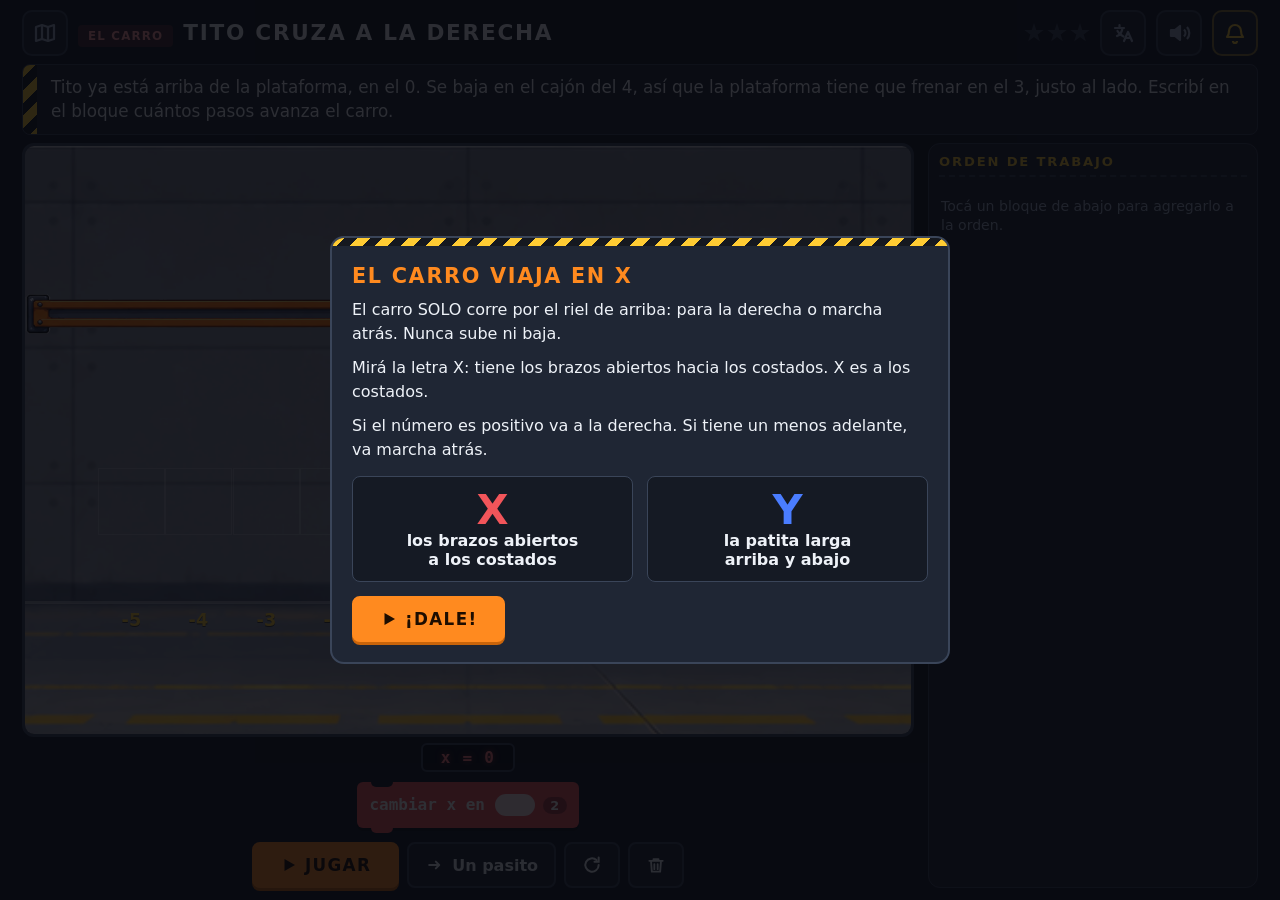
==== index.html @ f29eb758 "feat: warehouse crane game teaching Scratch x/y blocks Block-based game for 3rd grade: program the t" ====
<!doctype html>
<html lang="es">
<head>
<meta charset="utf-8">
<meta name="viewport" content="width=device-width, initial-scale=1, viewport-fit=cover">
<title>El Operador de Grúa</title>
<link rel="stylesheet" href="css/styles.css">
</head>
<body>

<div id="app">

  <header id="topbar">
    <button id="btn-levels" class="chip" type="button" title="Elegir nivel" aria-label="Elegir nivel"><svg viewBox="0 0 24 24" fill="none" stroke="currentColor" stroke-width="2.2" stroke-linejoin="round"><path d="M9 4 3 6v14l6-2 6 2 6-2V4l-6 2-6-2z"/><path d="M9 4v14M15 6v14"/></svg></button>
    <div id="level-info">
      <span id="level-phase" class="phase-badge"></span>
      <h1 id="level-title">El Operador de Grúa</h1>
    </div>
    <div id="stars-earned" class="stars" aria-label="Estrellas del nivel"></div>
    <button id="btn-translate" class="chip" type="button" title="Traductora de Scratch" aria-label="Traductora de Scratch"><svg viewBox="0 0 24 24" fill="none" stroke="currentColor" stroke-width="2.2" stroke-linecap="round" stroke-linejoin="round"><path d="M4 7h9M8.5 4v3M6 15c3-1 5-4 5.5-8"/><path d="M6.5 10c1.5 3 3.5 4.5 6 5.5"/><path d="M13 20l4-9 4 9M14.6 17h4.8"/></svg></button>
    <button id="btn-speak" class="chip" type="button" title="Escuchar la consigna" aria-label="Escuchar la consigna"><svg viewBox="0 0 24 24" fill="none" stroke="currentColor" stroke-width="2.2" stroke-linejoin="round"><path d="M4 9h4l5-4v14l-5-4H4z" fill="currentColor"/><path d="M17 8.5a5 5 0 0 1 0 7"/><path d="M20 6a9 9 0 0 1 0 12"/></svg></button>
    <button id="btn-sound" class="chip is-on" type="button" title="Sonido" aria-label="Sonido"><svg viewBox="0 0 24 24" fill="none" stroke="currentColor" stroke-width="2.2" stroke-linejoin="round"><path d="M6 10a6 6 0 1 1 12 0c0 4 1.5 5.5 2 6H4c.5-.5 2-2 2-6z"/><path d="M10 20a2 2 0 0 0 4 0"/></svg></button>
  </header>

  <p id="hint" class="hint"></p>

  <main id="stage">

    <section id="left-col">
      <div id="board-wrap">
        <div id="board" role="img" aria-label="El depósito"></div>
        <div id="readout" class="readout" aria-live="polite"></div>
      </div>

      <section id="palette" aria-label="Bloques disponibles"></section>

      <section id="controls">
        <button id="btn-play" class="ctrl ctrl-play" type="button"><svg viewBox="0 0 24 24" fill="currentColor"><path d="M6 4l14 8-14 8z"/></svg><span class="label">Jugar</span></button>
        <button id="btn-step" class="ctrl" type="button"><svg viewBox="0 0 24 24" fill="none" stroke="currentColor" stroke-width="2.4" stroke-linecap="round" stroke-linejoin="round"><path d="M5 12h11"/><path d="M13 8l4 4-4 4"/></svg> Un pasito</button>
        <button id="btn-reset" class="ctrl" type="button" title="Volver al principio" aria-label="Volver al principio"><svg viewBox="0 0 24 24" fill="none" stroke="currentColor" stroke-width="2.4" stroke-linecap="round"><path d="M20 12a8 8 0 1 1-2.6-5.9"/><path d="M20 3v5h-5"/></svg></button>
        <button id="btn-clear" class="ctrl ctrl-danger" type="button" title="Sacar todos los bloques" aria-label="Sacar todos los bloques"><svg viewBox="0 0 24 24" fill="none" stroke="currentColor" stroke-width="2.2" stroke-linecap="round" stroke-linejoin="round"><path d="M4 7h16M9 7V5h6v2M6 7l1 13h10l1-13"/><path d="M10 11v6M14 11v6"/></svg></button>
      </section>
    </section>

    <section id="flow-area" aria-label="El programa">
      <h2 class="flow-title">Orden de trabajo</h2>
      <div id="flow-scroll">
        <div id="program"></div>
        <p id="program-empty" class="program-empty">Tocá un bloque de abajo para agregarlo a la orden.</p>
      </div>
    </section>

  </main>

</div>

<div id="overlay" class="overlay" hidden></div>
<div id="toast" class="toast" hidden></div>

<script src="js/audio.js"></script>
<script src="js/levels.js"></script>
<script src="js/engine.js"></script>
<script src="js/app.js"></script>
</body>
</html>
---- css/styles.css ----
/* El Operador de Grúa
 *
 * One rule runs through the whole palette: X is always red, Y is always blue.
 * Blocks, rulers, trails and the Scratch translation all obey it, so a child
 * can answer "which axis is this?" from colour alone before reading.
 *
 * The rest is a warehouse: slate steel panels, an orange crane, hazard yellow
 * paint and green "go" marks. Images live in assets/ and are only ever loaded
 * through url() with relative paths, which works from file://.
 */

:root {
  --bg: #151a24;
  --panel: #1f2634;
  --panel-2: #28324a;
  --line: #3a4559;
  --ink: #eef2f8;
  --ink-dim: #a3b0c6;

  --accent: #ff8a1f;
  --accent-dark: #c9640a;
  --hazard: #ffcc33;
  --good: #3ddc84;

  --x: #f2555a;
  --x-dark: #b32d32;
  --y: #4a7dff;
  --y-dark: #2b4fb8;
  --gold: #ffcc33;

  --r: 12px;
  --tap: 46px;

  --stripe: repeating-linear-gradient(135deg, var(--hazard) 0 9px, #15181f 9px 18px);
}

* { box-sizing: border-box; }

html, body {
  margin: 0;
  height: 100%;
  background: var(--bg);
  color: var(--ink);
  font-family: system-ui, "Segoe UI", Roboto, "Helvetica Neue", sans-serif;
  -webkit-text-size-adjust: 100%;
}

body { overflow: hidden; }

#app {
  height: 100%;
  display: grid;
  grid-template-rows: auto auto 1fr;
  gap: 8px;
  padding: 10px clamp(10px, 2vw, 22px) 12px;
  max-width: 1280px;
  margin: 0 auto;
}

/* ------------------------------------------------------------------ topbar */

#topbar {
  display: flex;
  align-items: center;
  gap: 10px;
}

#level-info {
  flex: 1;
  min-width: 0;
  display: flex;
  align-items: baseline;
  gap: 10px;
}

/* Stencilled wall text: heavy, uppercase, spaced out. */
#level-title {
  margin: 0;
  font-size: clamp(0.95rem, 2.2vw, 1.35rem);
  font-weight: 900;
  text-transform: uppercase;
  letter-spacing: 0.08em;
  white-space: nowrap;
  overflow: hidden;
  text-overflow: ellipsis;
}

.phase-badge {
  flex: none;
  font-size: 0.74rem;
  font-weight: 900;
  letter-spacing: 0.1em;
  padding: 4px 10px;
  border-radius: 4px;
  background: var(--panel-2);
  color: var(--ink-dim);
  text-transform: uppercase;
}
.phase-badge.is-x { background: rgba(242, 85, 90, 0.2); color: #ff9a9d; }
.phase-badge.is-y { background: rgba(74, 125, 255, 0.2); color: #9fbaff; }
.phase-badge.is-xy { background: linear-gradient(90deg, rgba(242,85,90,.22), rgba(74,125,255,.22)); color: #e2d3ff; }

.chip {
  flex: none;
  width: var(--tap);
  height: var(--tap);
  display: grid;
  place-items: center;
  border: 2px solid var(--line);
  border-radius: 10px;
  background: var(--panel);
  color: var(--ink-dim);
  cursor: pointer;
}
.chip svg { width: 24px; height: 24px; }
.chip:hover { border-color: var(--accent); color: var(--ink); }
.chip.is-on { color: var(--hazard); border-color: rgba(255, 204, 51, 0.5); }

.stars { display: flex; gap: 3px; flex: none; }
.stars i {
  width: 20px; height: 20px;
  background: var(--line);
  clip-path: polygon(50% 0%, 61% 35%, 98% 35%, 68% 57%, 79% 91%, 50% 70%, 21% 91%, 32% 57%, 2% 35%, 39% 35%);
}
.stars i.on { background: var(--gold); }

/* The work order: a panel with a hazard stripe down its left edge. */
.hint {
  position: relative;
  margin: 0;
  padding: 10px 14px 10px 28px;
  background: var(--panel);
  border: 1px solid var(--line);
  border-radius: 8px;
  overflow: hidden;
  font-size: clamp(0.9rem, 1.7vw, 1.05rem);
  line-height: 1.45;
}
.hint::before {
  content: '';
  position: absolute;
  left: 0; top: 0; bottom: 0;
  width: 14px;
  background: var(--stripe);
}

/* ------------------------------------------------------------------- stage */

#stage {
  display: grid;
  grid-template-columns: minmax(0, 1fr) minmax(250px, 330px);
  gap: 14px;
  min-height: 0;
}

#left-col {
  display: grid;
  grid-template-rows: minmax(0, 1fr) auto auto;
  gap: 10px;
  min-height: 0;
}

/* ------------------------------------------------------------------- board */

#board-wrap {
  display: grid;
  grid-template-rows: minmax(0, 1fr) auto;
  gap: 6px;
  min-height: 0;
}

/* The scene fills whatever room the column gives it; layout() in app.js then
 * fits the cells inside. Nothing in here has a CSS position of its own. */
#board {
  position: relative;
  min-height: 0;
  min-width: 0;
  background: #0d1119;
  border: 3px solid var(--line);
  border-radius: var(--r);
  overflow: hidden;
  --dur: 300ms;
}
#board > * { position: absolute; }

.bg-wall {
  background: url(../assets/bg-wall.png) center bottom / cover no-repeat;
  z-index: 0;
}
.bg-pit {
  background:
    var(--stripe) top / 100% 6px no-repeat,
    #2a3140;
  border-top: 1px solid #454f63;
  z-index: 0;
}
.bg-floor {
  background: url(../assets/bg-floor.png) center top / cover no-repeat;
  z-index: 0;
}
.ground-line { background: rgba(255, 255, 255, 0.35); z-index: 1; }

.cell {
  border: 1px solid rgba(255, 255, 255, 0.22);
  z-index: 2;
}
.cell.is-origin { background: rgba(255, 204, 51, 0.18); }
.cell.is-axis-x { background: rgba(242, 85, 90, 0.14); }
.cell.is-axis-y { background: rgba(74, 125, 255, 0.14); }
.cell.is-ground { border-bottom: 3px solid rgba(255, 255, 255, 0.35); }

.crate {
  background: url(../assets/crate.png) center / 100% 100% no-repeat;
  z-index: 3;
}
.exit-sign { z-index: 4; filter: drop-shadow(0 2px 2px rgba(0, 0, 0, 0.5)); }
.exit-sign svg { width: 100%; height: 100%; display: block; }

/* Only the next stop glows; done ones vanish, later ones wait in the dark. */
.stop {
  background: url(../assets/stop.png) center / 100% 100% no-repeat;
  z-index: 4;
  transition: opacity 0.3s ease, filter 0.3s ease;
}
.stop.is-done { opacity: 0; }
.stop.is-later { opacity: 0.45; filter: saturate(0.4) brightness(0.8); }
.stop.is-next {
  opacity: 1;
  filter: saturate(2.4) brightness(1.15) drop-shadow(0 0 12px #4dff7a);
  animation: pulse 1.4s ease-in-out infinite;
}

@keyframes pulse {
  0%, 100% { transform: scale(1); }
  50% { transform: scale(1.06); }
}

#trail { left: 0; top: 0; pointer-events: none; z-index: 5; }
#trail .seg-x { stroke: var(--x); }
#trail .seg-y { stroke: var(--y); }
#trail path { fill: none; stroke-width: 4; stroke-linecap: round; stroke-dasharray: 8 7; opacity: 0.9; }

.beam {
  left: 0;
  background: url(../assets/beam.png) center / 100% 100% no-repeat;
  z-index: 6;
}

/* The rig moves in x as a whole; the spreader and cables move in y inside. */
.rig { z-index: 7; pointer-events: none; }
.rig > * { position: absolute; }
.trolley { background: url(../assets/trolley.png) center / 100% 100% no-repeat; z-index: 2; }
.cable { background: url(../assets/cable.png) top / 100% auto repeat-y; z-index: 1; }
.spreader { background: url(../assets/spreader.png) center / 100% 100% no-repeat; z-index: 3; }

.rig, .spreader, .cable, .worker {
  transition-property: left, top, height;
  transition-duration: var(--dur, 300ms);
  transition-timing-function: ease-in-out;
}
#board.no-anim, #board.no-anim * { transition: none !important; }

.rig.is-crashed { animation: shake 0.5s; }

@keyframes shake {
  0%, 100% { transform: translateX(0); }
  20% { transform: translateX(-6px) rotate(-1.5deg); }
  60% { transform: translateX(6px) rotate(1.5deg); }
}

/* Tito. A square frame of side --fw showing one cell of a horizontal sprite
 * sheet; --n is how many frames the current sheet has. The keyframe reads the
 * element's own custom properties, so one animation serves all three sheets. */
.worker {
  --n: 2;
  width: var(--fw, 64px);
  height: var(--fw, 64px);
  background-image: url(../assets/worker-idle.png);
  background-repeat: no-repeat;
  background-position: 0 0;
  background-size: calc(var(--fw, 64px) * var(--n)) var(--fw, 64px);
  image-rendering: pixelated;
  animation: sheet 1.2s steps(2) infinite;
  pointer-events: none;
  z-index: 8;
}
.worker.is-walking {
  --n: 8;
  background-image: url(../assets/worker-walk.png);
  animation: sheet 0.8s steps(8) infinite;
}
.worker.is-jumping {
  --n: 13;
  background-image: url(../assets/worker-jump.png);
  animation: sheet 1.1s steps(13) 1;
}
.worker.is-left { transform: scaleX(-1); }

@keyframes sheet {
  to { background-position-x: calc(var(--fw, 64px) * var(--n) * -1); }
}

/* --------------------------------------------------------------- the ruler */

.ruler { left: 0; top: 0; width: 100%; height: 100%; pointer-events: none; z-index: 3; }
.ruler[hidden] { display: none; }
.ruler span {
  position: absolute;
  display: grid;
  place-items: center;
  font-weight: 900;
  font-size: clamp(0.65rem, calc(var(--cell, 40px) * 0.4), 1.1rem);
  letter-spacing: 0.02em;
}
/* Floor paint: yellow numbers on the warehouse floor. */
.ruler-x span { color: var(--hazard); text-shadow: 0 1px 0 rgba(0, 0, 0, 0.6); }
.ruler-y span { color: #9fbaff; }
.ruler span.zero { color: #fff; }
.ruler-x span.zero { background: rgba(255, 204, 51, 0.25); border-radius: 4px; }
.ruler-y span.zero { background: rgba(74, 125, 255, 0.25); border-radius: 4px; }

/* A dark LED display under the scene. */
.readout {
  justify-self: center;
  min-height: 1.6em;
  padding: 3px 18px;
  background: #0a0d14;
  border: 2px solid var(--line);
  border-radius: 6px;
  font-family: ui-monospace, "SF Mono", Menlo, Consolas, monospace;
  font-weight: 800;
  font-size: 1rem;
  letter-spacing: 0.08em;
  color: var(--hazard);
  text-shadow: 0 0 6px rgba(255, 204, 51, 0.5);
}
.readout .vx { color: #ff7a7e; text-shadow: 0 0 6px rgba(242, 85, 90, 0.6); }
.readout .vy { color: #7fa3ff; text-shadow: 0 0 6px rgba(74, 125, 255, 0.6); }

/* ----------------------------------------------------------------- palette */

#palette {
  display: flex;
  flex-wrap: wrap;
  gap: 10px;
  justify-content: center;
  padding-bottom: 4px;
}

/* Scratch-like puzzle pieces: a notch cut into the top edge and a bump under
 * the bottom edge, both drawn with pseudo-elements. */
.pal, .blk { position: relative; }
.pal::before, .blk::before {
  content: '';
  position: absolute;
  top: 0; left: 14px;
  width: 22px; height: 5px;
  border-radius: 0 0 5px 5px;
  background: var(--bg);
}
.pal::after, .blk::after {
  content: '';
  position: absolute;
  bottom: -5px; left: 14px;
  width: 22px; height: 5px;
  border-radius: 0 0 5px 5px;
}
.pal.axis-x::after, .blk.axis-x::after { background: var(--x); }
.pal.axis-y::after, .blk.axis-y::after { background: var(--y); }
.blk::before { background: var(--panel); }

.pal {
  display: flex;
  align-items: center;
  gap: 8px;
  min-height: var(--tap);
  padding: 8px 12px;
  border: none;
  border-radius: 6px;
  font: inherit;
  font-weight: 800;
  color: #fff;
  cursor: pointer;
  box-shadow: 0 3px 0 rgba(0, 0, 0, 0.35);
}
.pal.axis-x { background: var(--x); }
.pal.axis-y { background: var(--y); }
.pal:active { transform: translateY(2px); box-shadow: 0 1px 0 rgba(0, 0, 0, 0.35); }
.pal[disabled] { opacity: 0.35; cursor: not-allowed; }
.pal .code { font-family: ui-monospace, "SF Mono", Menlo, Consolas, monospace; font-size: 1rem; }
/* The empty oval is the Scratch slot waiting for a number. */
.pal .slot {
  display: inline-block;
  width: 40px; height: 22px;
  vertical-align: middle;
  border-radius: 999px;
  background: rgba(255, 255, 255, 0.85);
}
.pal .count {
  min-width: 24px;
  padding: 1px 6px;
  border-radius: 999px;
  background: rgba(0, 0, 0, 0.3);
  font-size: 0.8rem;
}

/* ---------------------------------------------------------------- controls */

#controls { display: flex; gap: 8px; justify-content: center; flex-wrap: wrap; }

.ctrl {
  min-height: var(--tap);
  display: inline-flex;
  align-items: center;
  gap: 7px;
  padding: 0 16px;
  border: 2px solid var(--line);
  border-radius: 8px;
  background: var(--panel);
  color: var(--ink);
  font: inherit;
  font-weight: 700;
  cursor: pointer;
}
.ctrl svg { width: 20px; height: 20px; }
.ctrl:hover { border-color: var(--ink-dim); }
.ctrl[disabled] { opacity: 0.4; cursor: not-allowed; }
.ctrl-play {
  background: var(--accent);
  border-color: var(--accent);
  color: #1d0d00;
  font-size: 1.05rem;
  font-weight: 900;
  text-transform: uppercase;
  letter-spacing: 0.08em;
  padding: 0 26px;
  box-shadow: 0 3px 0 var(--accent-dark);
}
.ctrl-play:hover { border-color: #ffb066; }
.ctrl-play:active { transform: translateY(2px); box-shadow: 0 1px 0 var(--accent-dark); }
.ctrl-play svg { width: 18px; height: 18px; }
.ctrl-danger:hover { border-color: var(--x); color: #ff9a9d; }

/* ----------------------------------------------------------------- program */

#flow-area {
  display: grid;
  grid-template-rows: auto minmax(0, 1fr);
  gap: 8px;
  background: var(--panel);
  border: 1px solid var(--line);
  border-radius: var(--r);
  padding: 10px;
  min-height: 0;
}

.flow-title {
  margin: 0;
  font-size: 0.82rem;
  font-weight: 900;
  text-transform: uppercase;
  letter-spacing: 0.14em;
  color: var(--hazard);
  padding-bottom: 6px;
  border-bottom: 2px dashed var(--line);
}

#flow-scroll { overflow-y: auto; min-height: 0; }

#program { display: flex; flex-direction: column; gap: 8px; padding-bottom: 6px; }

.program-empty { color: var(--ink-dim); font-size: 0.88rem; line-height: 1.4; margin: 6px 2px; }
.program-empty[hidden] { display: none; }

.blk {
  display: grid;
  grid-template-columns: minmax(0, 1fr) auto auto auto;
  align-items: center;
  gap: 4px;
  padding: 10px 8px 8px;
  border-radius: 6px;
  color: #fff;
  font-weight: 800;
  border: 3px solid transparent;
}
.blk.axis-x { background: var(--x); }
.blk.axis-y { background: var(--y); }
.blk.is-current { border-color: var(--gold); box-shadow: 0 0 0 4px rgba(255, 204, 51, 0.25); }
.blk.is-bad { border-color: #fff; animation: shake 0.4s; }
.blk .code {
  font-family: ui-monospace, "SF Mono", Menlo, Consolas, monospace;
  font-size: 0.86rem;
  white-space: nowrap;
  display: flex;
  align-items: center;
  gap: 4px;
  min-width: 0;
}

/* The white oval of a Scratch number slot, but a real editable field. */
.blk .num {
  width: 52px;
  flex: none;
  padding: 5px 6px;
  border: 2px solid transparent;
  border-radius: 999px;
  background: #fff;
  color: #16233a;
  font: inherit;
  font-weight: 800;
  font-size: 1rem;
  text-align: center;
}
.blk .num:focus { outline: none; border-color: var(--gold); }

.blk .step, .blk .del {
  width: 28px; height: 28px;
  flex: none;
  display: grid; place-items: center;
  border: none; border-radius: 6px;
  background: rgba(0, 0, 0, 0.28);
  color: #fff;
  font: inherit; font-weight: 800; font-size: 1.05rem;
  cursor: pointer;
}
.blk .step:hover, .blk .del:hover { background: rgba(0, 0, 0, 0.45); }
.blk .del { border-radius: 999px; font-size: 1rem; }

/* ----------------------------------------------------------------- overlay */

/* Flex + margin:auto instead of place-items:center: a card taller than the
 * screen must scroll, and a centred grid item clips its own top instead. */
.overlay {
  position: fixed;
  inset: 0;
  background: rgba(6, 8, 14, 0.84);
  display: flex;
  padding: 18px;
  z-index: 50;
  overflow-y: auto;
}
.overlay[hidden] { display: none; }

.card {
  position: relative;
  margin: auto;
  width: min(620px, 100%);
  background: var(--panel);
  border: 2px solid var(--line);
  border-radius: 14px;
  padding: 26px 20px 20px;
  overflow: hidden;
}
.card::before {
  content: '';
  position: absolute;
  left: 0; right: 0; top: 0;
  height: 8px;
  background: var(--stripe);
}
.card h2 {
  margin: 0 0 10px;
  font-size: 1.3rem;
  font-weight: 900;
  text-transform: uppercase;
  letter-spacing: 0.08em;
  color: var(--accent);
}
.card p { margin: 0 0 10px; line-height: 1.5; }
.card .lead { color: var(--ink-dim); }
.card-actions { display: flex; gap: 10px; flex-wrap: wrap; margin-top: 14px; }

.letter-hint { display: flex; gap: 14px; margin: 14px 0; flex-wrap: wrap; }
.letter-hint div {
  flex: 1 1 180px;
  padding: 12px;
  border-radius: 8px;
  background: var(--bg);
  border: 1px solid var(--line);
  text-align: center;
  font-weight: 700;
}
.letter-hint b { display: block; font-size: 2.6rem; line-height: 1; }
.letter-hint .lx b { color: var(--x); }
.letter-hint .ly b { color: var(--y); }

.level-grid { display: grid; grid-template-columns: repeat(auto-fill, minmax(120px, 1fr)); gap: 10px; }
.level-grid h3 {
  grid-column: 1 / -1;
  margin: 8px 0 0;
  font-size: 0.85rem;
  font-weight: 900;
  color: var(--hazard);
  text-transform: uppercase;
  letter-spacing: 0.12em;
}
.lvl {
  padding: 10px;
  border: 2px solid var(--line);
  border-radius: 8px;
  background: var(--bg);
  color: var(--ink);
  font: inherit;
  font-weight: 700;
  font-size: 0.85rem;
  text-align: left;
  cursor: pointer;
}
.lvl:hover { border-color: var(--accent); }
.lvl.is-current { border-color: var(--accent); }
.lvl .stars { margin-top: 6px; }
.lvl .stars i { width: 14px; height: 14px; }

/* -------------------------------------------------------------- traductora */

.pad { display: grid; grid-template-columns: repeat(3, 1fr); gap: 8px; width: min(300px, 100%); margin: 12px auto; }
.pad button {
  min-height: 58px;
  border: none; border-radius: 8px;
  font: inherit; font-weight: 800; color: #fff;
  cursor: pointer;
  box-shadow: 0 3px 0 rgba(0, 0, 0, 0.35);
}
.pad button:active { transform: translateY(2px); box-shadow: 0 1px 0 rgba(0, 0, 0, 0.35); }
.pad .up { grid-column: 2; background: var(--y); }
.pad .left { grid-column: 1; grid-row: 2; background: var(--x); }
.pad .right { grid-column: 3; grid-row: 2; background: var(--x); }
.pad .down { grid-column: 2; grid-row: 3; background: var(--y); }
.pad .mid { grid-column: 2; grid-row: 2; display: grid; place-items: center; background: var(--panel-2); }

.tr-stage {
  position: relative;
  height: 150px;
  background:
    linear-gradient(var(--x), var(--x)) center / 100% 2px no-repeat,
    linear-gradient(var(--y), var(--y)) center / 2px 100% no-repeat,
    var(--bg);
  border: 2px dashed var(--line);
  border-radius: 8px;
  overflow: hidden;
}
.tr-stage::after {
  content: 'el escenario de Scratch';
  position: absolute;
  left: 8px; bottom: 6px;
  font-size: 0.7rem;
  color: var(--ink-dim);
}
.tr-worker {
  position: absolute;
  left: 50%; top: 50%;
  margin: -32px 0 0 -32px;
  transition: margin 0.28s ease;
}

.tr-out { margin-top: 14px; text-align: center; min-height: 96px; }
.tr-say { color: var(--ink-dim); margin-bottom: 8px; }
.scratch-blk {
  display: inline-block;
  padding: 12px 20px;
  border-radius: 8px;
  background: var(--y);
  color: #fff;
  font-weight: 800;
  font-size: 1.15rem;
  box-shadow: 0 4px 0 var(--y-dark);
}
.scratch-blk.axis-x { background: var(--x); box-shadow: 0 4px 0 var(--x-dark); }
.scratch-blk .num {
  display: inline-block;
  min-width: 46px;
  padding: 3px 10px;
  border-radius: 999px;
  background: #fff;
  color: #1a1a1a;
  margin-left: 6px;
}

.tr-warn { margin-top: 12px; font-size: 0.85rem; color: var(--ink-dim); line-height: 1.4; }
.tr-warn b { color: var(--ink); font-family: ui-monospace, Menlo, Consolas, monospace; }

.wording { display: flex; gap: 8px; align-items: center; justify-content: center; flex-wrap: wrap; margin-top: 14px; font-size: 0.85rem; color: var(--ink-dim); }
.wording button {
  padding: 6px 12px;
  border: 2px solid var(--line);
  border-radius: 999px;
  background: var(--bg);
  color: var(--ink-dim);
  font: inherit; font-weight: 700;
  cursor: pointer;
}
.wording button.on { border-color: var(--hazard); color: var(--hazard); }

/* ------------------------------------------------------------------- toast */

.toast {
  position: fixed;
  left: 50%;
  bottom: 22px;
  transform: translateX(-50%);
  background: var(--panel-2);
  border: 2px solid var(--hazard);
  border-radius: 8px;
  padding: 10px 20px;
  font-weight: 700;
  z-index: 60;
}
.toast[hidden] { display: none; }

/* ------------------------------------------------------------------ narrow */

@media (max-width: 780px) {
  body { overflow: auto; }
  #app { height: auto; min-height: 100%; }
  #stage { grid-template-columns: 1fr; }
  #left-col { grid-template-rows: auto auto auto; }
  #board-wrap { min-height: 46vh; }
  #flow-area { max-height: none; }
  #flow-scroll { overflow: visible; }
}

@media (prefers-reduced-motion: reduce) {
  .rig, .spreader, .cable, .worker, .stop, .tr-worker { transition: none !important; }
  .worker, .stop.is-next, .rig.is-crashed, .blk.is-bad { animation: none !important; }
}
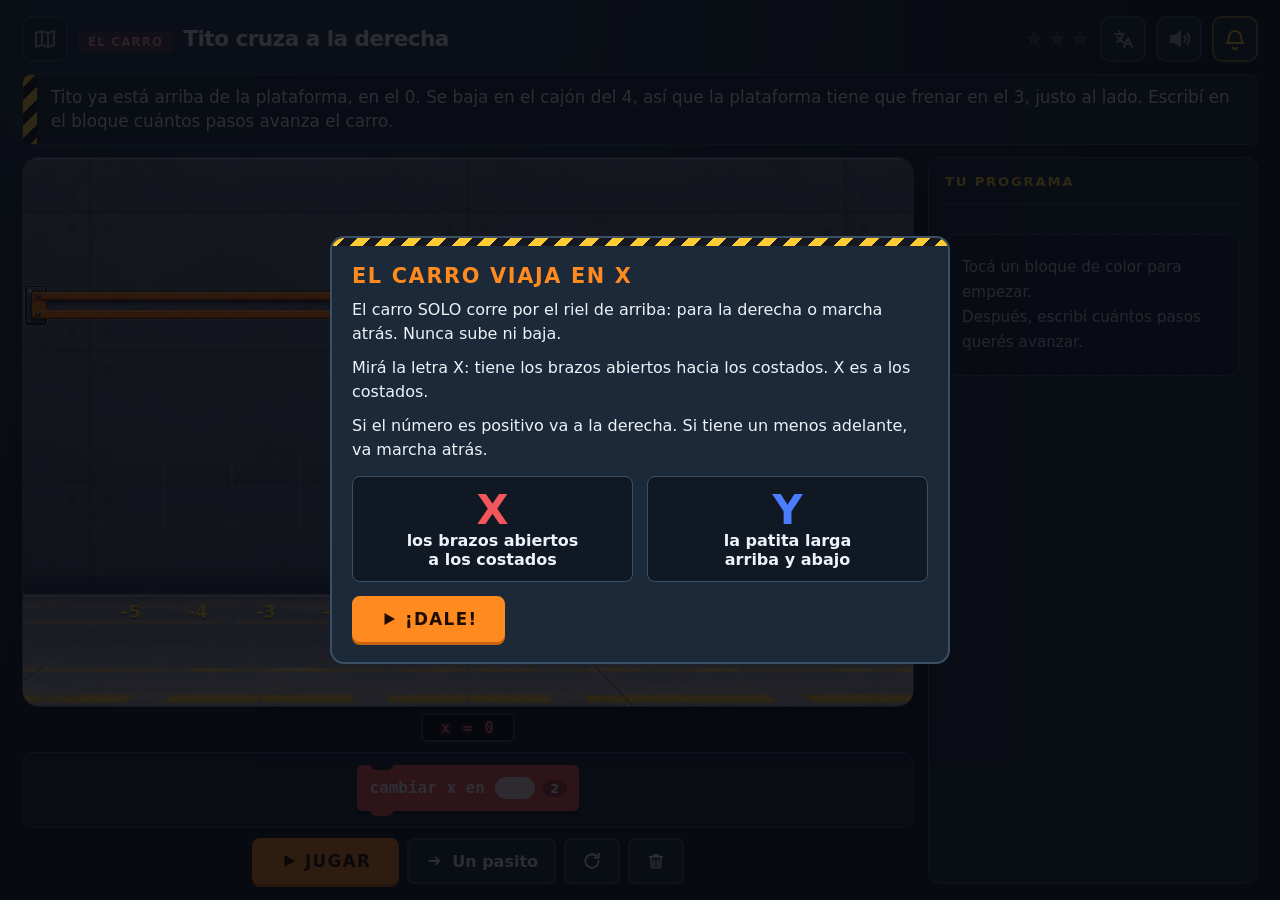
==== commit 51c53fa7: "Improve elevator scale, character layering and game visuals" ====
--- a/index.html
+++ b/index.html
@@ -43,10 +43,10 @@
     </section>
 
     <section id="flow-area" aria-label="El programa">
-      <h2 class="flow-title">Orden de trabajo</h2>
+      <h2 class="flow-title">Tu programa</h2>
       <div id="flow-scroll">
         <div id="program"></div>
-        <p id="program-empty" class="program-empty">Tocá un bloque de abajo para agregarlo a la orden.</p>
+        <p id="program-empty" class="program-empty">Tocá un bloque de color para empezar.<br>Después, escribí cuántos pasos querés avanzar.</p>
       </div>
     </section>
 
--- a/css/styles.css
+++ b/css/styles.css
@@ -10,10 +10,10 @@
  */
 
 :root {
-  --bg: #151a24;
-  --panel: #1f2634;
-  --panel-2: #28324a;
-  --line: #3a4559;
+  --bg: #101923;
+  --panel: #1b2938;
+  --panel-2: #26394c;
+  --line: #3b5064;
   --ink: #eef2f8;
   --ink-dim: #a3b0c6;
 
@@ -45,14 +45,14 @@
   -webkit-text-size-adjust: 100%;
 }
 
-body { overflow: hidden; }
+body { overflow: hidden; background: radial-gradient(ellipse at 25% 0, #263c51, transparent 65%), var(--bg); }
 
 #app {
   height: 100%;
   display: grid;
   grid-template-rows: auto auto 1fr;
-  gap: 8px;
-  padding: 10px clamp(10px, 2vw, 22px) 12px;
+  gap: 12px;
+  padding: 16px clamp(10px, 2vw, 22px) 16px;
   max-width: 1280px;
   margin: 0 auto;
 }
@@ -73,13 +73,12 @@
   gap: 10px;
 }
 
-/* Stencilled wall text: heavy, uppercase, spaced out. */
+/* A compact title leaves room for the level controls. */
 #level-title {
   margin: 0;
   font-size: clamp(0.95rem, 2.2vw, 1.35rem);
-  font-weight: 900;
-  text-transform: uppercase;
-  letter-spacing: 0.08em;
+  font-weight: 800;
+  letter-spacing: -0.025em;
   white-space: nowrap;
   overflow: hidden;
   text-overflow: ellipsis;
@@ -176,15 +175,16 @@
   min-height: 0;
   min-width: 0;
   background: #0d1119;
-  border: 3px solid var(--line);
-  border-radius: var(--r);
+  border: 1px solid #52687d;
+  border-radius: 16px;
+  box-shadow: 0 16px 36px #0004, inset 0 0 40px #0003;
   overflow: hidden;
   --dur: 300ms;
 }
 #board > * { position: absolute; }
 
 .bg-wall {
-  background: url(../assets/bg-wall.png) center bottom / cover no-repeat;
+  background: linear-gradient(180deg, #18334b44, #0c1c3288), url(../assets/bg-wall.png) center bottom / cover no-repeat;
   z-index: 0;
 }
 .bg-pit {
@@ -201,7 +201,7 @@
 .ground-line { background: rgba(255, 255, 255, 0.35); z-index: 1; }
 
 .cell {
-  border: 1px solid rgba(255, 255, 255, 0.22);
+  border: 1px solid rgba(214, 234, 255, 0.14);
   z-index: 2;
 }
 .cell.is-origin { background: rgba(255, 204, 51, 0.18); }
@@ -251,7 +251,7 @@
 .rig > * { position: absolute; }
 .trolley { background: url(../assets/trolley.png) center / 100% 100% no-repeat; z-index: 2; }
 .cable { background: url(../assets/cable.png) top / 100% auto repeat-y; z-index: 1; }
-.spreader { background: url(../assets/spreader.png) center / 100% 100% no-repeat; z-index: 3; }
+.spreader { background: url(../assets/elevator-frame.png) center / 100% 100% no-repeat; z-index: 3; filter: drop-shadow(0 4px 3px #0005); }
 
 .rig, .spreader, .cable, .worker {
   transition-property: left, top, height;
@@ -282,7 +282,8 @@
   image-rendering: pixelated;
   animation: sheet 1.2s steps(2) infinite;
   pointer-events: none;
-  z-index: 8;
+  /* The transparent cabin frame occludes Tito while he enters and rides. */
+  z-index: 6;
 }
 .worker.is-walking {
   --n: 8;
@@ -344,7 +345,10 @@
   flex-wrap: wrap;
   gap: 10px;
   justify-content: center;
-  padding-bottom: 4px;
+  padding: 12px 10px 16px;
+  border: 1px solid var(--line);
+  border-radius: 12px;
+  background: #172432;
 }
 
 /* Scratch-like puzzle pieces: a notch cut into the top edge and a bump under
@@ -450,7 +454,8 @@
   background: var(--panel);
   border: 1px solid var(--line);
   border-radius: var(--r);
-  padding: 10px;
+  padding: 16px;
+  box-shadow: 0 12px 28px #0002;
   min-height: 0;
 }
 
@@ -461,15 +466,15 @@
   text-transform: uppercase;
   letter-spacing: 0.14em;
   color: var(--hazard);
-  padding-bottom: 6px;
-  border-bottom: 2px dashed var(--line);
+  padding-bottom: 14px;
+  border-bottom: 1px solid var(--line);
 }
 
 #flow-scroll { overflow-y: auto; min-height: 0; }
 
 #program { display: flex; flex-direction: column; gap: 8px; padding-bottom: 6px; }
 
-.program-empty { color: var(--ink-dim); font-size: 0.88rem; line-height: 1.4; margin: 6px 2px; }
+.program-empty { color: #bdccdc; font-size: 0.95rem; line-height: 1.65; margin: 16px 2px; padding: 20px 14px; border: 1px dashed #53687b; border-radius: 10px; background: #142130; }
 .program-empty[hidden] { display: none; }
 
 .blk {
@@ -714,9 +719,20 @@
   #app { height: auto; min-height: 100%; }
   #stage { grid-template-columns: 1fr; }
   #left-col { grid-template-rows: auto auto auto; }
-  #board-wrap { min-height: 46vh; }
+  #board-wrap { min-height: 46vh; grid-template-rows: minmax(300px, 46vh) auto; }
   #flow-area { max-height: none; }
   #flow-scroll { overflow: visible; }
+}
+
+button:focus-visible, input:focus-visible { outline: 3px solid #ffe39a; outline-offset: 3px; }
+
+@media (max-width: 480px) {
+  #topbar { gap: 6px; flex-wrap: wrap; }
+  #level-info { flex-basis: calc(100% - 60px); }
+  #level-title { white-space: normal; }
+  #level-info { align-items: flex-start; flex-direction: column; gap: 3px; }
+  #stars-earned { margin-right: auto; }
+  #app { padding-top: 10px; }
 }
 
 @media (prefers-reduced-motion: reduce) {
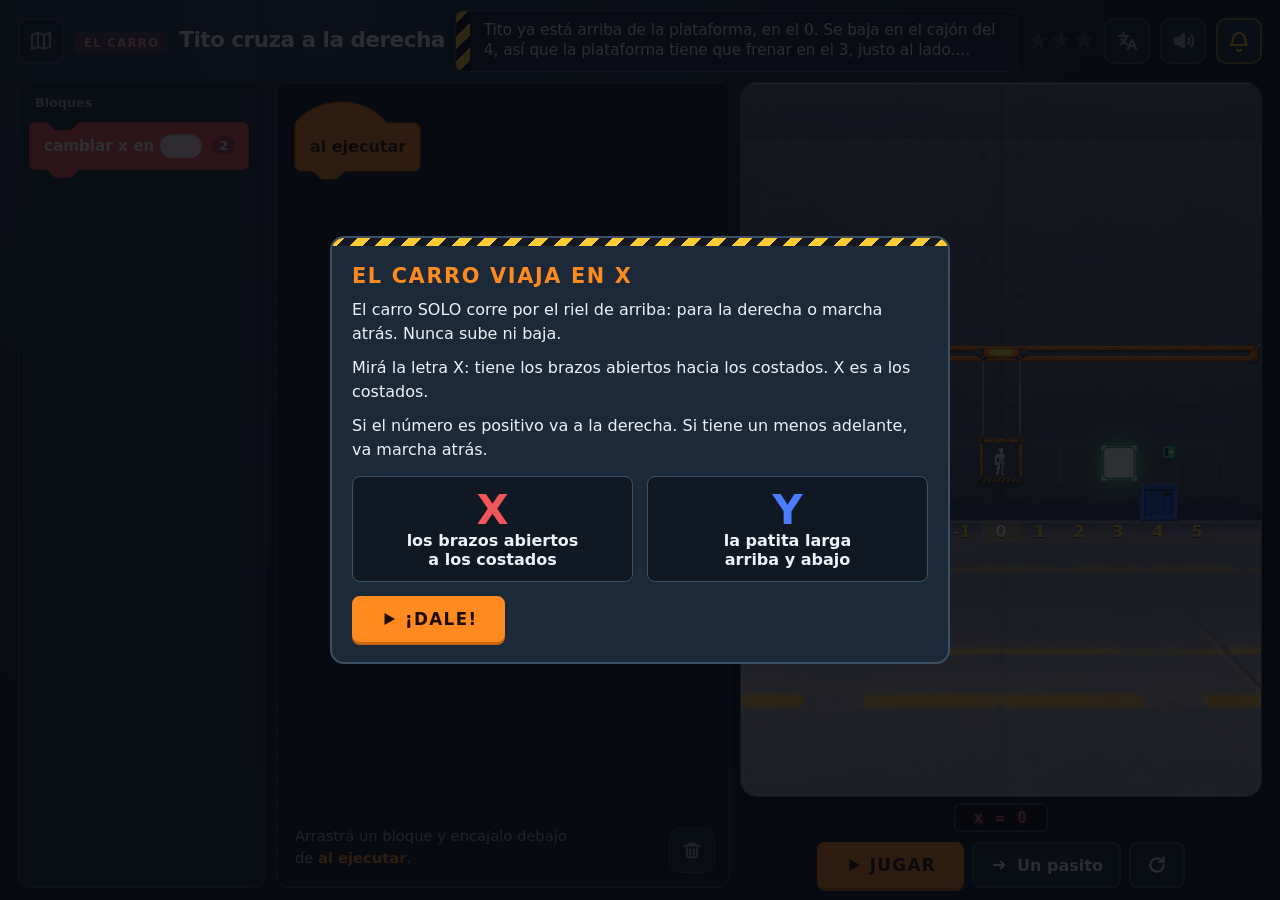
==== commit 5d162e47: "feat: rework the editor into a Scratch-style workspace with free drag The screen is now the three co" ====
--- a/index.html
+++ b/index.html
@@ -6,7 +6,7 @@
 <title>El Operador de Grúa</title>
 <link rel="stylesheet" href="css/styles.css">
 </head>
-<body>
+<body class="ui-v2">
 
 <div id="app">
 
@@ -16,48 +16,57 @@
       <span id="level-phase" class="phase-badge"></span>
       <h1 id="level-title">El Operador de Grúa</h1>
     </div>
+    <p id="hint" class="hint"></p>
     <div id="stars-earned" class="stars" aria-label="Estrellas del nivel"></div>
     <button id="btn-translate" class="chip" type="button" title="Traductora de Scratch" aria-label="Traductora de Scratch"><svg viewBox="0 0 24 24" fill="none" stroke="currentColor" stroke-width="2.2" stroke-linecap="round" stroke-linejoin="round"><path d="M4 7h9M8.5 4v3M6 15c3-1 5-4 5.5-8"/><path d="M6.5 10c1.5 3 3.5 4.5 6 5.5"/><path d="M13 20l4-9 4 9M14.6 17h4.8"/></svg></button>
     <button id="btn-speak" class="chip" type="button" title="Escuchar la consigna" aria-label="Escuchar la consigna"><svg viewBox="0 0 24 24" fill="none" stroke="currentColor" stroke-width="2.2" stroke-linejoin="round"><path d="M4 9h4l5-4v14l-5-4H4z" fill="currentColor"/><path d="M17 8.5a5 5 0 0 1 0 7"/><path d="M20 6a9 9 0 0 1 0 12"/></svg></button>
     <button id="btn-sound" class="chip is-on" type="button" title="Sonido" aria-label="Sonido"><svg viewBox="0 0 24 24" fill="none" stroke="currentColor" stroke-width="2.2" stroke-linejoin="round"><path d="M6 10a6 6 0 1 1 12 0c0 4 1.5 5.5 2 6H4c.5-.5 2-2 2-6z"/><path d="M10 20a2 2 0 0 0 4 0"/></svg></button>
   </header>
 
-  <p id="hint" class="hint"></p>
-
   <main id="stage">
 
-    <section id="left-col">
+    <!-- The flyout, where every block is born. -->
+    <section id="palette-col" aria-label="Bloques">
+      <h2 class="col-title">Bloques</h2>
+      <section id="palette"></section>
+    </section>
+
+    <!-- The workspace: the hat, the script under it, and anything left lying around. -->
+    <section id="flow-area" aria-label="Tu programa">
+      <div id="flow-scroll">
+        <div id="script">
+          <div id="hat" class="hat"><span class="code">al ejecutar</span></div>
+          <div id="program"></div>
+        </div>
+        <div id="loose"></div>
+        <p id="program-empty" class="program-empty">Arrastrá un bloque y encajalo debajo de <b>al ejecutar</b>.</p>
+      </div>
+      <button id="btn-clear" class="bin" type="button" title="Tirar todos los bloques" aria-label="Tirar todos los bloques"><svg viewBox="0 0 24 24" fill="none" stroke="currentColor" stroke-width="2.2" stroke-linecap="round" stroke-linejoin="round"><path d="M4 7h16M9 7V5h6v2M6 7l1 13h10l1-13"/><path d="M10 11v6M14 11v6"/></svg></button>
+    </section>
+
+    <!-- The warehouse, with Run underneath it. -->
+    <section id="game-col">
       <div id="board-wrap">
         <div id="board" role="img" aria-label="El depósito"></div>
         <div id="readout" class="readout" aria-live="polite"></div>
       </div>
-
-      <section id="palette" aria-label="Bloques disponibles"></section>
-
       <section id="controls">
         <button id="btn-play" class="ctrl ctrl-play" type="button"><svg viewBox="0 0 24 24" fill="currentColor"><path d="M6 4l14 8-14 8z"/></svg><span class="label">Jugar</span></button>
         <button id="btn-step" class="ctrl" type="button"><svg viewBox="0 0 24 24" fill="none" stroke="currentColor" stroke-width="2.4" stroke-linecap="round" stroke-linejoin="round"><path d="M5 12h11"/><path d="M13 8l4 4-4 4"/></svg> Un pasito</button>
         <button id="btn-reset" class="ctrl" type="button" title="Volver al principio" aria-label="Volver al principio"><svg viewBox="0 0 24 24" fill="none" stroke="currentColor" stroke-width="2.4" stroke-linecap="round"><path d="M20 12a8 8 0 1 1-2.6-5.9"/><path d="M20 3v5h-5"/></svg></button>
-        <button id="btn-clear" class="ctrl ctrl-danger" type="button" title="Sacar todos los bloques" aria-label="Sacar todos los bloques"><svg viewBox="0 0 24 24" fill="none" stroke="currentColor" stroke-width="2.2" stroke-linecap="round" stroke-linejoin="round"><path d="M4 7h16M9 7V5h6v2M6 7l1 13h10l1-13"/><path d="M10 11v6M14 11v6"/></svg></button>
       </section>
-    </section>
-
-    <section id="flow-area" aria-label="El programa">
-      <h2 class="flow-title">Tu programa</h2>
-      <div id="flow-scroll">
-        <div id="program"></div>
-        <p id="program-empty" class="program-empty">Tocá un bloque de color para empezar.<br>Después, escribí cuántos pasos querés avanzar.</p>
-      </div>
     </section>
 
   </main>
 
 </div>
 
+<div id="drag-layer" aria-hidden="true"></div>
 <div id="overlay" class="overlay" hidden></div>
 <div id="toast" class="toast" hidden></div>
 
 <script src="js/audio.js"></script>
+<script src="js/shapes.js"></script>
 <script src="js/levels.js"></script>
 <script src="js/engine.js"></script>
 <script src="js/app.js"></script>
--- a/css/styles.css
+++ b/css/styles.css
@@ -50,11 +50,12 @@
 #app {
   height: 100%;
   display: grid;
-  grid-template-rows: auto auto 1fr;
-  gap: 12px;
-  padding: 16px clamp(10px, 2vw, 22px) 16px;
-  max-width: 1280px;
-  margin: 0 auto;
+  /* Two rows now: the header carries the consigna, so the stage gets the rest
+   * of the screen. And the whole width — a workspace boxed into 1280px is a
+   * workspace a child cannot spread blocks out in. */
+  grid-template-rows: auto minmax(0, 1fr);
+  gap: 10px;
+  padding: 10px clamp(8px, 1.4vw, 18px) 12px;
 }
 
 /* ------------------------------------------------------------------ topbar */
@@ -66,7 +67,7 @@
 }
 
 #level-info {
-  flex: 1;
+  flex: 0 0 auto;
   min-width: 0;
   display: flex;
   align-items: baseline;
@@ -132,8 +133,21 @@
   border: 1px solid var(--line);
   border-radius: 8px;
   overflow: hidden;
-  font-size: clamp(0.9rem, 1.7vw, 1.05rem);
-  line-height: 1.45;
+  font-size: clamp(0.8rem, 1.35vw, 0.95rem);
+  line-height: 1.3;
+  /* It sits in the header now, so it gets whatever width is left and never
+   * more than two lines. The whole consigna used to be a paragraph of its own
+   * and it was most of the text on screen. */
+  flex: 1 1 auto;
+  min-width: 0;
+}
+
+/* Two lines and an ellipsis, never a third bleeding into the padding. */
+.hint > span {
+  display: -webkit-box;
+  -webkit-line-clamp: 2;
+  -webkit-box-orient: vertical;
+  overflow: hidden;
 }
 .hint::before {
   content: '';
@@ -147,14 +161,33 @@
 
 #stage {
   display: grid;
-  grid-template-columns: minmax(0, 1fr) minmax(250px, 330px);
-  gap: 14px;
+  /* Flyout, workspace, warehouse — the arrangement Scratch and Code.org share,
+   * and the reason the app now takes the whole width instead of a 1280 column. */
+  grid-template-columns: minmax(248px, 18%) minmax(260px, 1fr) minmax(360px, 42%);
+  gap: 10px;
   min-height: 0;
 }
 
-#left-col {
+#palette-col, #flow-area, #game-col { min-width: 0; min-height: 0; }
+
+#palette-col {
+  background: var(--panel);
+  border: 1px solid var(--line);
+  border-radius: var(--r);
+  padding: 12px 10px;
+  overflow: auto;
+}
+
+.col-title {
+  margin: 0 0 12px 6px;
+  font-size: 0.8rem;
+  font-weight: 800;
+  color: var(--ink-dim);
+}
+
+#game-col {
   display: grid;
-  grid-template-rows: minmax(0, 1fr) auto auto;
+  grid-template-rows: minmax(0, 1fr) auto;
   gap: 10px;
   min-height: 0;
 }
@@ -342,71 +375,98 @@
 
 #palette {
   display: flex;
-  flex-wrap: wrap;
-  gap: 10px;
-  justify-content: center;
-  padding: 12px 10px 16px;
-  border: 1px solid var(--line);
-  border-radius: 12px;
-  background: #172432;
-}
-
-/* Scratch-like puzzle pieces: a notch cut into the top edge and a bump under
- * the bottom edge, both drawn with pseudo-elements. */
-.pal, .blk { position: relative; }
-.pal::before, .blk::before {
-  content: '';
+  flex-direction: column;
+  align-items: flex-start;
+  gap: 16px;
+}
+
+/* ------------------------------------------------------------------ blocks */
+
+/* The outline is an svg drawn by js/shapes.js, sitting behind the label. Every
+ * block is exactly one BODY tall (48px) so a stack lines up on its own, and the
+ * svg is allowed to spill 8px past the bottom because that is the tab. */
+.pal, .blk, .hat {
+  position: relative;
+  display: inline-flex;
+  align-items: center;
+  gap: 6px;
+  height: 48px;
+  padding: 0 14px 0 15px;
+  color: #fff;
+  /* Not monospace. Scratch sets its blocks in a bold sans, and monospace reads
+   * "code editor" to a child who has never seen one. */
+  font-weight: 800;
+  font-size: 0.95rem;
+  white-space: nowrap;
+  cursor: grab;
+  touch-action: none;
+  -webkit-user-select: none;
+  user-select: none;
+}
+
+.shape {
   position: absolute;
-  top: 0; left: 14px;
-  width: 22px; height: 5px;
-  border-radius: 0 0 5px 5px;
-  background: var(--bg);
-}
-.pal::after, .blk::after {
-  content: '';
-  position: absolute;
-  bottom: -5px; left: 14px;
-  width: 22px; height: 5px;
-  border-radius: 0 0 5px 5px;
-}
-.pal.axis-x::after, .blk.axis-x::after { background: var(--x); }
-.pal.axis-y::after, .blk.axis-y::after { background: var(--y); }
-.blk::before { background: var(--panel); }
-
-.pal {
-  display: flex;
+  left: 0;
+  top: 0;
+  overflow: visible;
+  pointer-events: none;
+  z-index: 0;
+}
+.shape path {
+  stroke-width: 1;
+  /* The solidity comes from a darker edge of the same hue, the way Scratch
+   * does it — not from a drop shadow slab under a rectangle. */
+  stroke: rgba(0, 0, 0, 0.35);
+}
+.axis-x .shape path { fill: var(--x); }
+.axis-y .shape path { fill: var(--y); }
+
+.pal > *:not(.shape), .blk > *:not(.shape), .hat > *:not(.shape) { position: relative; z-index: 1; }
+
+.pal .code, .blk .code, .hat .code {
+  display: inline-flex;
   align-items: center;
-  gap: 8px;
-  min-height: var(--tap);
-  padding: 8px 12px;
-  border: none;
-  border-radius: 6px;
-  font: inherit;
-  font-weight: 800;
-  color: #fff;
-  cursor: pointer;
-  box-shadow: 0 3px 0 rgba(0, 0, 0, 0.35);
-}
-.pal.axis-x { background: var(--x); }
-.pal.axis-y { background: var(--y); }
-.pal:active { transform: translateY(2px); box-shadow: 0 1px 0 rgba(0, 0, 0, 0.35); }
-.pal[disabled] { opacity: 0.35; cursor: not-allowed; }
-.pal .code { font-family: ui-monospace, "SF Mono", Menlo, Consolas, monospace; font-size: 1rem; }
+  gap: 6px;
+  min-width: 0;
+}
+
 /* The empty oval is the Scratch slot waiting for a number. */
 .pal .slot {
   display: inline-block;
-  width: 40px; height: 22px;
-  vertical-align: middle;
+  width: 42px;
+  height: 24px;
   border-radius: 999px;
-  background: rgba(255, 255, 255, 0.85);
-}
+  background: rgba(255, 255, 255, 0.9);
+  box-shadow: inset 0 1px 2px rgba(0, 0, 0, 0.25);
+}
+
+/* How many legs of the trip are left in this block's budget. */
 .pal .count {
-  min-width: 24px;
-  padding: 1px 6px;
+  margin-left: 4px;
+  min-width: 22px;
+  padding: 2px 7px;
   border-radius: 999px;
-  background: rgba(0, 0, 0, 0.3);
+  background: rgba(0, 0, 0, 0.28);
   font-size: 0.8rem;
-}
+  text-align: center;
+}
+
+.pal:hover, .blk:hover { filter: brightness(1.07); }
+.pal[data-spent] { opacity: 0.35; cursor: not-allowed; }
+.pal:focus-visible, .blk:focus-visible { outline: 3px solid var(--gold); outline-offset: 3px; border-radius: 6px; }
+
+/* --------------------------------------------------------------------- hat */
+
+/* "al ejecutar" is where a program starts, and the dome is the only thing
+ * saying so: nothing can plug in above a curve. Warehouse orange, never an
+ * axis colour, because it is not a move. */
+.hat {
+  height: 70px;
+  padding-top: 22px;
+  color: #2a1a08;
+  font-size: 1rem;
+}
+.hat .shape path { fill: var(--accent); stroke: var(--accent-dark); }
 
 /* ---------------------------------------------------------------- controls */
 
@@ -447,64 +507,56 @@
 
 /* ----------------------------------------------------------------- program */
 
+/* The workspace. Dotted paper, so a block dropped in open space reads as
+ * parked rather than lost. */
 #flow-area {
-  display: grid;
-  grid-template-rows: auto minmax(0, 1fr);
-  gap: 8px;
-  background: var(--panel);
+  position: relative;
+  display: flex;
+  flex-direction: column;
+  background:
+    radial-gradient(circle at 1px 1px, rgba(255, 255, 255, 0.11) 1px, transparent 1px) 0 0 / 24px 24px,
+    var(--bg);
   border: 1px solid var(--line);
   border-radius: var(--r);
-  padding: 16px;
-  box-shadow: 0 12px 28px #0002;
   min-height: 0;
 }
 
-.flow-title {
-  margin: 0;
-  font-size: 0.82rem;
-  font-weight: 900;
-  text-transform: uppercase;
-  letter-spacing: 0.14em;
-  color: var(--hazard);
-  padding-bottom: 14px;
-  border-bottom: 1px solid var(--line);
-}
-
-#flow-scroll { overflow-y: auto; min-height: 0; }
-
-#program { display: flex; flex-direction: column; gap: 8px; padding-bottom: 6px; }
-
-.program-empty { color: #bdccdc; font-size: 0.95rem; line-height: 1.65; margin: 16px 2px; padding: 20px 14px; border: 1px dashed #53687b; border-radius: 10px; background: #142130; }
-.program-empty[hidden] { display: none; }
-
-.blk {
-  display: grid;
-  grid-template-columns: minmax(0, 1fr) auto auto auto;
-  align-items: center;
-  gap: 4px;
-  padding: 10px 8px 8px;
+#flow-scroll {
+  position: relative;
+  flex: 1;
+  min-height: 0;
+  overflow: auto;
+  padding: 18px;
+}
+
+#script { display: inline-flex; flex-direction: column; align-items: flex-start; }
+#program { display: flex; flex-direction: column; align-items: flex-start; }
+
+/* Blocks in a stack touch: the tab of one drops into the notch of the next and
+ * the seam disappears. Any gap here breaks the illusion. */
+.blk + .blk { margin-top: 0; }
+
+/* Loose blocks are placed by hand, so they get their own layer above the
+ * script and keep the coordinates they were dropped at. */
+#loose { position: absolute; inset: 0; pointer-events: none; }
+#loose .blk { position: absolute; pointer-events: auto; }
+
+/* Where the held block will land. Blockly calls it an insertion marker. */
+#drop-marker {
+  width: 168px;
+  height: 48px;
   border-radius: 6px;
-  color: #fff;
-  font-weight: 800;
-  border: 3px solid transparent;
-}
-.blk.axis-x { background: var(--x); }
-.blk.axis-y { background: var(--y); }
-.blk.is-current { border-color: var(--gold); box-shadow: 0 0 0 4px rgba(255, 204, 51, 0.25); }
-.blk.is-bad { border-color: #fff; animation: shake 0.4s; }
-.blk .code {
-  font-family: ui-monospace, "SF Mono", Menlo, Consolas, monospace;
-  font-size: 0.86rem;
-  white-space: nowrap;
-  display: flex;
-  align-items: center;
-  gap: 4px;
-  min-width: 0;
-}
+  background: rgba(255, 255, 255, 0.14);
+  box-shadow: inset 0 0 0 2px rgba(255, 255, 255, 0.3);
+}
+
+.blk.is-current .shape path { stroke: var(--gold); stroke-width: 3; }
+.blk.is-bad { animation: shake 0.4s; }
+.blk.is-bad .shape path { stroke: #fff; stroke-width: 3; }
 
 /* The white oval of a Scratch number slot, but a real editable field. */
 .blk .num {
-  width: 52px;
+  width: 54px;
   flex: none;
   padding: 5px 6px;
   border: 2px solid transparent;
@@ -515,21 +567,80 @@
   font-weight: 800;
   font-size: 1rem;
   text-align: center;
+  cursor: text;
+  touch-action: auto;
 }
 .blk .num:focus { outline: none; border-color: var(--gold); }
 
-.blk .step, .blk .del {
-  width: 28px; height: 28px;
+.blk .step {
+  width: 26px;
+  height: 26px;
   flex: none;
-  display: grid; place-items: center;
-  border: none; border-radius: 6px;
-  background: rgba(0, 0, 0, 0.28);
+  display: grid;
+  place-items: center;
+  border: none;
+  border-radius: 7px;
+  background: rgba(0, 0, 0, 0.26);
   color: #fff;
-  font: inherit; font-weight: 800; font-size: 1.05rem;
+  font: inherit;
+  font-weight: 800;
+  font-size: 1.05rem;
   cursor: pointer;
-}
-.blk .step:hover, .blk .del:hover { background: rgba(0, 0, 0, 0.45); }
-.blk .del { border-radius: 999px; font-size: 1rem; }
+  touch-action: auto;
+}
+.blk .step:hover { background: rgba(0, 0, 0, 0.45); }
+
+/* An empty workspace has to say what to do, in one line, and get out of the
+ * way as soon as the first block lands. */
+.program-empty {
+  position: absolute;
+  left: 18px;
+  bottom: 18px;
+  max-width: 30ch;
+  margin: 0;
+  color: var(--ink-dim);
+  font-size: 0.92rem;
+  line-height: 1.5;
+}
+.program-empty b { color: var(--accent); }
+.program-empty[hidden] { display: none; }
+
+/* ------------------------------------------------------------------ the bin */
+
+/* Blockly's trashcan, in the corner it always lives in. Dragging a block onto
+ * the flyout throws it away too, which is the Scratch gesture. */
+.bin {
+  position: absolute;
+  right: 14px;
+  bottom: 14px;
+  width: 46px;
+  height: 46px;
+  display: grid;
+  place-items: center;
+  border: 1px solid var(--line);
+  border-radius: 12px;
+  background: var(--panel);
+  color: var(--ink-dim);
+  cursor: pointer;
+  transition: color 120ms, border-color 120ms, transform 120ms;
+}
+.bin svg { width: 22px; height: 22px; }
+.bin:hover, .bin.is-hot { color: #ff9a9d; border-color: var(--x); }
+.bin.is-hot { transform: scale(1.12); }
+
+/* --------------------------------------------------------------- the drag */
+
+#drag-layer { position: fixed; inset: 0; pointer-events: none; z-index: 60; }
+#drag-layer .blk {
+  position: fixed;
+  filter: drop-shadow(0 10px 14px rgba(0, 0, 0, 0.55));
+}
+/* Snapping distance reached: the block lifts a little to say it will click in. */
+#drag-layer .blk.will-snap { transform: scale(1.03); }
+#drag-layer .blk.will-drop { opacity: 0.5; }
+
+body.is-dragging-block { cursor: grabbing; }
+body.is-dragging-block .pal, body.is-dragging-block .blk { cursor: grabbing; }
 
 /* ----------------------------------------------------------------- overlay */
 
@@ -714,25 +825,30 @@
 
 /* ------------------------------------------------------------------ narrow */
 
-@media (max-width: 780px) {
-  body { overflow: auto; }
-  #app { height: auto; min-height: 100%; }
-  #stage { grid-template-columns: 1fr; }
-  #left-col { grid-template-rows: auto auto auto; }
-  #board-wrap { min-height: 46vh; grid-template-rows: minmax(300px, 46vh) auto; }
-  #flow-area { max-height: none; }
-  #flow-scroll { overflow: visible; }
-}
-
-button:focus-visible, input:focus-visible { outline: 3px solid #ffe39a; outline-offset: 3px; }
+/* Three columns cannot survive a tablet held upright. The warehouse goes on
+ * top because that is what the child is looking at, then the flyout as a
+ * strip, then the workspace with room to drop into. */
+@media (max-width: 1000px) {
+  #app { grid-template-rows: auto 1fr; }
+  #stage {
+    grid-template-columns: minmax(0, 1fr);
+    grid-template-rows: auto auto minmax(320px, 1fr);
+    overflow: auto;
+  }
+  #game-col { order: 1; }
+  #palette-col { order: 2; }
+  #flow-area { order: 3; min-height: 320px; }
+  #palette { flex-direction: row; flex-wrap: wrap; align-items: center; }
+  #board-wrap { min-height: 46vh; }
+  /* The consigna drops to its own row instead of fighting the chips for the
+     scraps of width left in the header. */
+  #topbar { flex-wrap: wrap; }
+  .hint { flex-basis: 100%; order: 5; }
+}
 
 @media (max-width: 480px) {
-  #topbar { gap: 6px; flex-wrap: wrap; }
-  #level-info { flex-basis: calc(100% - 60px); }
-  #level-title { white-space: normal; }
-  #level-info { align-items: flex-start; flex-direction: column; gap: 3px; }
-  #stars-earned { margin-right: auto; }
-  #app { padding-top: 10px; }
+  #app { padding: 8px 8px 10px; gap: 8px; }
+  #flow-scroll { padding: 12px; }
 }
 
 @media (prefers-reduced-motion: reduce) {
